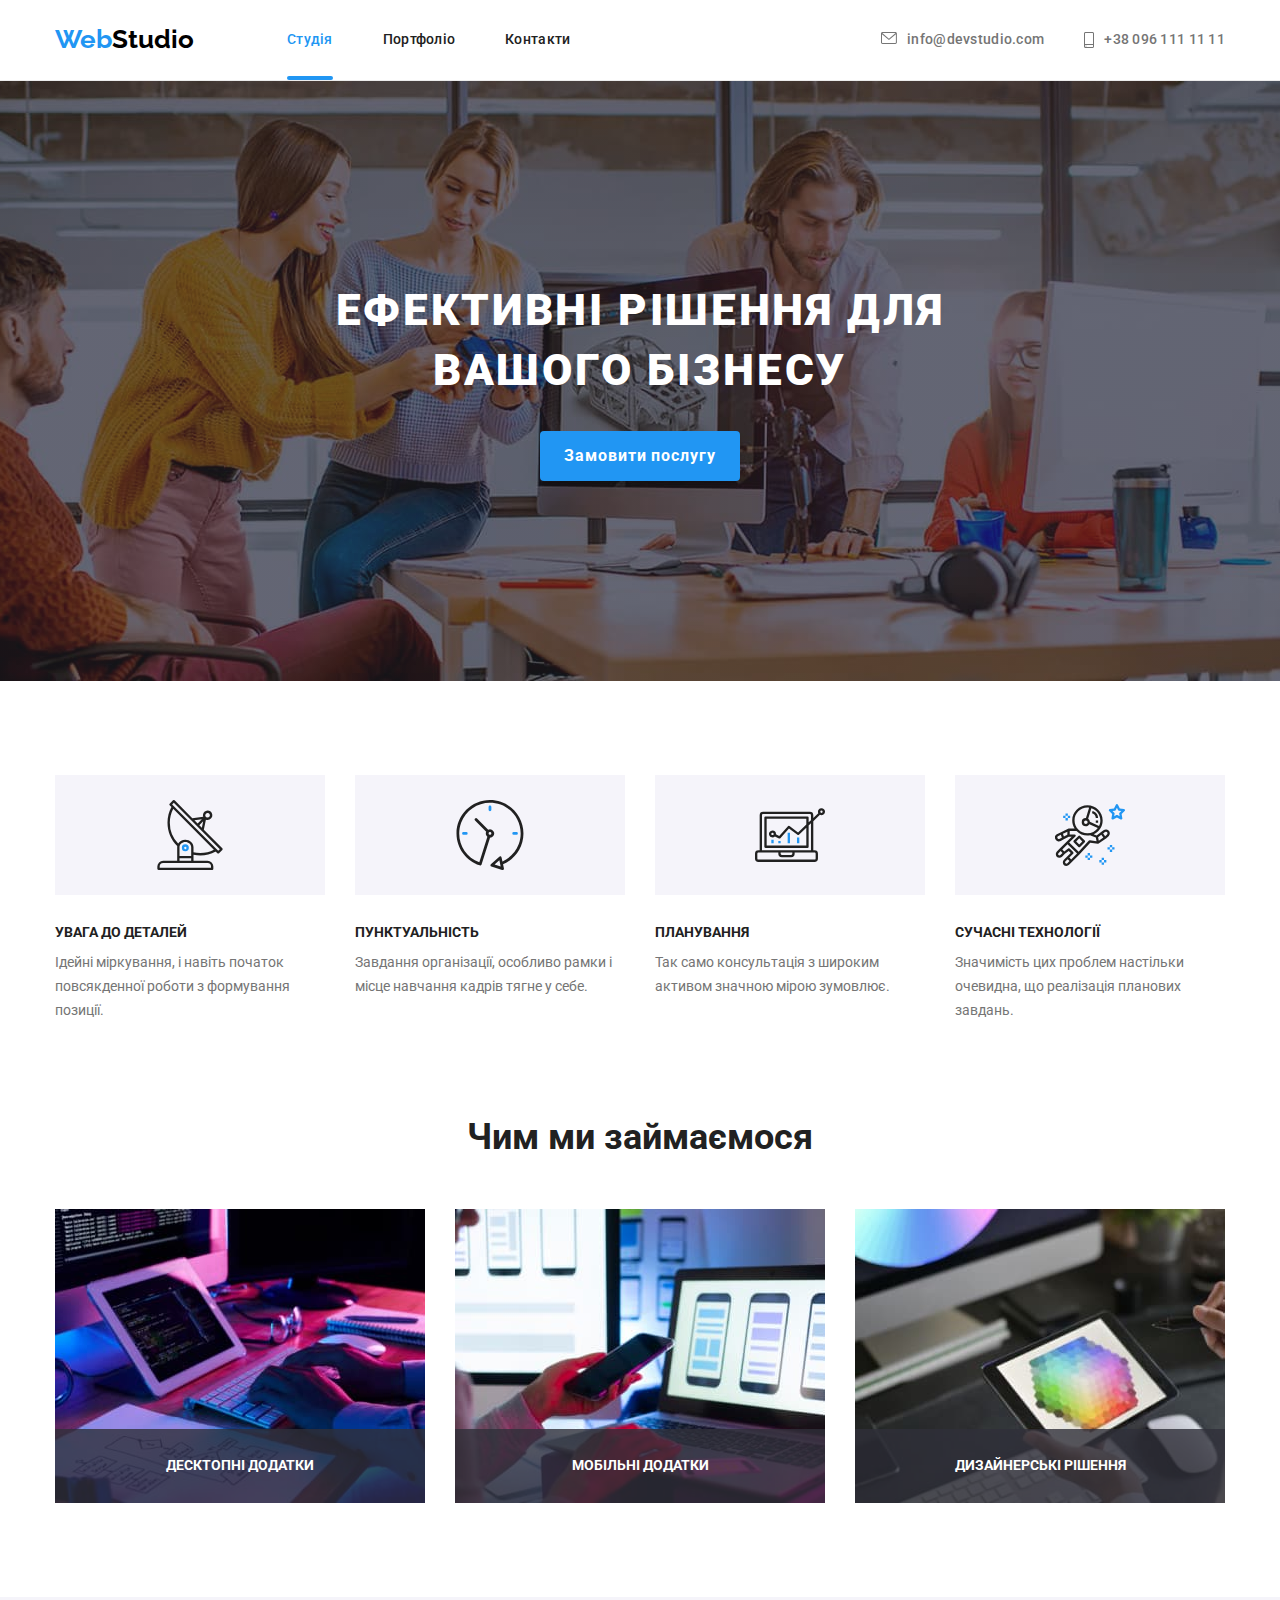
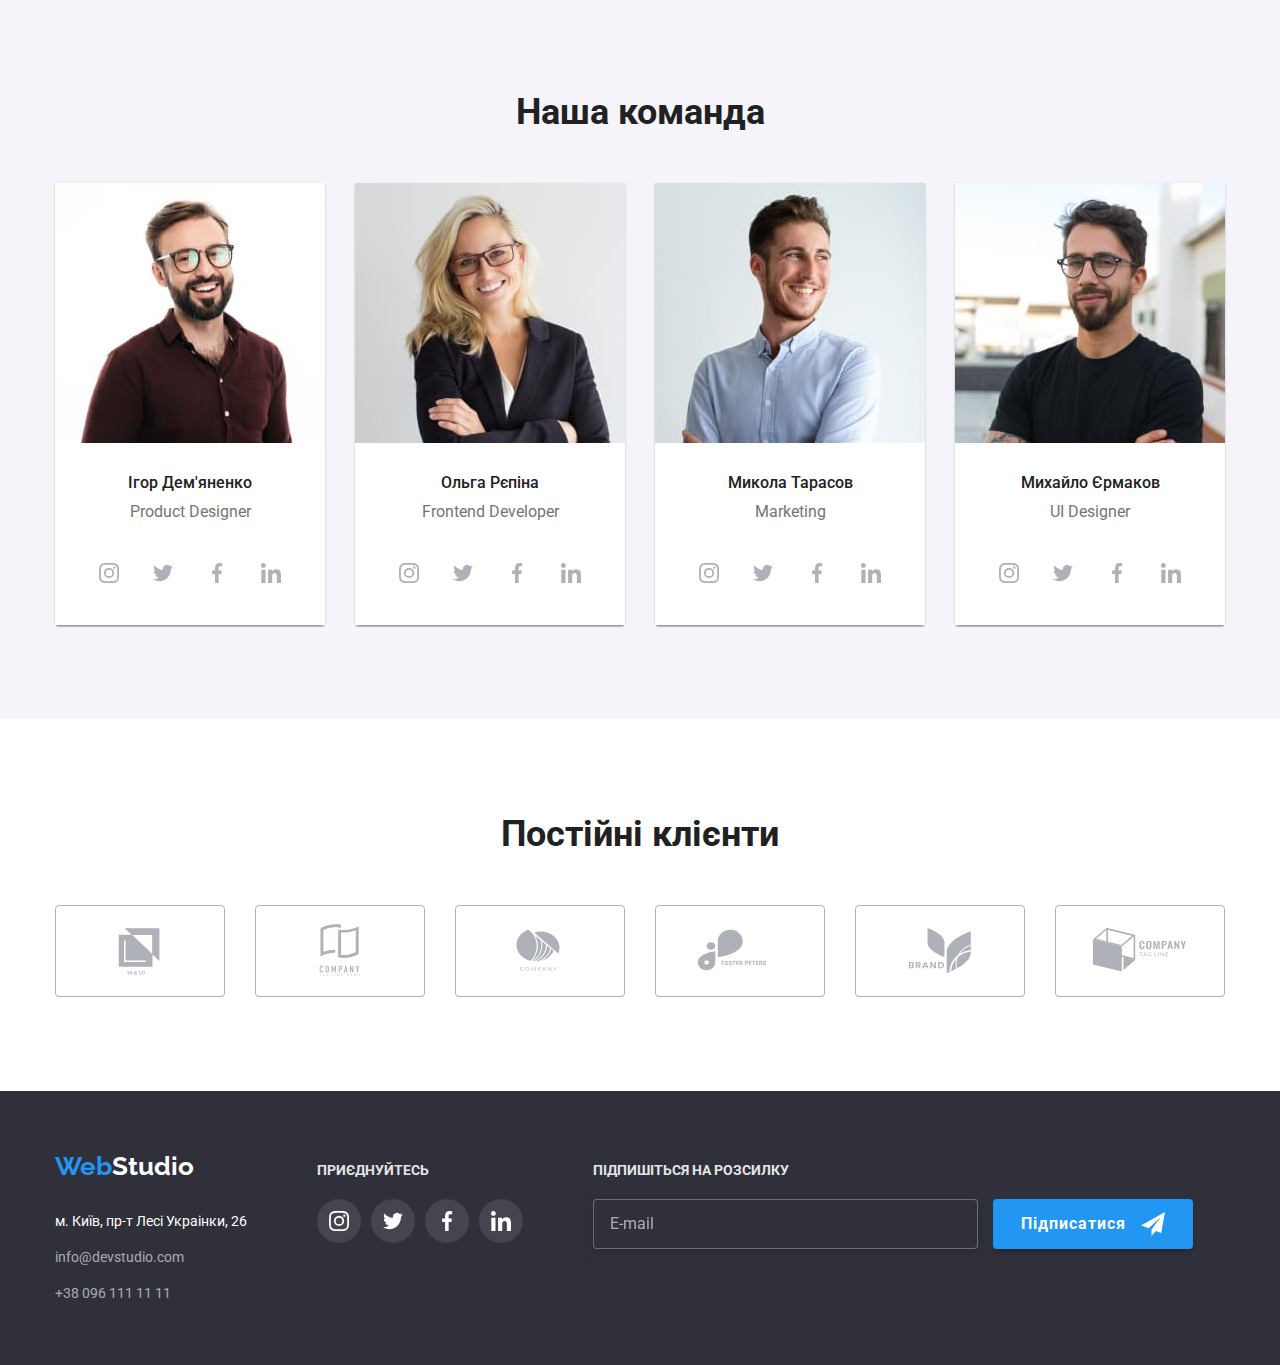
==== index.html @ 9635496c "HW-06" ====
<!DOCTYPE html>
<html lang="uk">
  <head>
    <meta charset="UTF-8" />
    <meta http-equiv="X-UA-Compatible" content="IE=edge" />
    <meta name="viewport" content="width=device-width, initial-scale=1.0" />
    <title>Document</title>
    <link
      href="https://fonts.googleapis.com/css2?family=Raleway:wght@700&family=Roboto:wght@400;500;700;900&display=swap"
      rel="stylesheet"
    />
    <link
      rel="stylesheet"
      href="https://cdnjs.cloudflare.com/ajax/libs/modern-normalize/1.1.0/modern-normalize.min.css"
    />
    <link rel="stylesheet" href="./css/styles.css" />
  </head>
  <body class="page">
    <!-- Шапка сайту -->
    <header class="page-header">
      <div class="container main-nav">
        <a class="logo" href="./index.html"
          >Web<span class="logo-accent">Studio</span></a
        >
        <nav class="section-nav">
          <ul class="site-nav">
            <li class="item">
              <a href="./index.html" class="link current">Студія</a>
            </li>
            <li class="item">
              <a href="./portfolio.html" class="link">Портфоліо</a>
            </li>
            <li class="item"><a href="" class="link">Контакти</a></li>
          </ul>
        </nav>
        <ul class="site-contact">
          <li class="item">
            <a
              href="mailto:info@devstudio.com"
              class="site-contact-link"
              lang="en"
            >
              <svg class="icon-envelope">
                <use href="./images/sprite.svg#icon-envelope"></use></svg>info@devstudio.com</a
            >
          </li>
          <li class="item">
            <a href="tel:+380961111111" class="site-contact-link">
              <svg class="icon-smartphone">
                <use href="./images/sprite.svg#icon-smartphone"></use></svg>+38 096 111 11 11</a
            >
          </li>
        </ul>
      </div>
    </header>
    <main>
      <!-- Розділ hero  -->
      <section class="page-hero">
        <div class="container">
          <h1 class="hero-title">
            Ефективні рішення для <br />
            вашого бізнесу
          </h1>
          <button type="button" class="button hero" data-modal-open>
            Замовити послугу
          </button>
        </div>
      </section>
      <!-- Особливості-->
      <section class="section">
        <div class="container">
          <h2 class="visually-hidden">Наші особливості</h2>
          <ul class="feature-list">
            <li class="item">
              <div class="icon-feature">
                <svg class="icon-feature-title">
                  <use href="./images/sprite.svg#icon-antenna"></use>
                </svg>
              </div>
              <h3 class="title">Увага до деталей</h3>
              <p>
                Ідейні міркування, і навіть початок повсякденної роботи з
                формування позиції.
              </p>
            </li>
            <li class="item">
              <div class="icon-feature">
                <svg class="icon-feature-title">
                  <use href="./images/sprite.svg#icon-clock"></use>
                </svg>
              </div>
              <h3 class="title">Пунктуальність</h3>
              <p>
                Завдання організації, особливо рамки і місце навчання кадрів
                тягне у себе.
              </p>
            </li>
            <li class="item">
              <div class="icon-feature">
                <svg class="icon-feature-title">
                  <use href="./images/sprite.svg#icon-diagram"></use>
                </svg>
              </div>
              <h3 class="title">Планування</h3>
              <p>
                Так само консультація з широким активом значною мірою зумовлює.
              </p>
            </li>
            <li class="item">
              <div class="icon-feature">
                <svg class="icon-feature-title">
                  <use href="./images/sprite.svg#icon-astronaut"></use>
                </svg>
              </div>
              <h3 class="title">Сучасні технології</h3>
              <p>
                Значимість цих проблем настільки очевидна, що реалізація
                планових завдань.
              </p>
            </li>
          </ul>
        </div>
      </section>
      <!-- Перелік послуг -->
      <section class="section-nopadding">
        <div class="container">
          <h2 class="section-title">Чим ми займаємося</h2>
          <ul class="work-list">
            <li class="item">
              <div class="sub-item">
                <img src="./images/img1.jpg" alt="програмування" width="370" />
                <p class="label">Десктопні додатки</p>
              </div>
            </li>
            <li class="item">
              <div class="sub-item">
                <img src="./images/img2.jpg" alt="розробка" width="370" />
                <p class="label">Мобільні додатки</p>
              </div>
            </li>
            <li class="item">
              <div class="sub-item">
                <img src="./images/img3.jpg" alt="дизайн" width="370" />
                <p class="label">Дизайнерські рішення</p>
              </div>
            </li>
          </ul>
        </div>
      </section>
      <!-- Команда -->
      <section class="section-team">
        <div class="container">
          <h2 class="main-team">Наша команда</h2>
          <ul class="team-list">
            <li class="item">
              <img src="./images/img4.jpg" alt="Ігор" width="270" />
              <div class="page-team-div">
                <h3 class="title">Ігор Дем'яненко</h3>
                <p lang="en" class="text">Product Designer</p>
                <!-- Іконки соціальних мереж -->
                <ul class="social">
                  <li class="social-list">
                    <a
                      class="link-social"
                      target="_blank"
                      rel="noopener noreferrer nofollow"
                      aria-label="instagram"
                      href="https://www.instagram.com"
                      ><svg class="social-list-icon">
                        <use
                          href="./images/sprite.svg#icon-instagram"
                        ></use></svg></a>
                  </li>
                  <li class="social-list">
                    <a
                      class="link-social"
                      target="_blank"
                      rel="noopener noreferrer nofollow"
                      aria-label="twitter"
                      href="https://twitter.com/"
                      ><svg class="social-list-icon">
                        <use href="./images/sprite.svg#icon-twitter"></use></svg></a>
                  </li>
                  <li class="social-list">
                    <a
                      class="link-social"
                      target="_blank"
                      rel="noopener noreferrer nofollow"
                      aria-label="facebook"
                      href="https://www.facebook.com/"
                      ><svg class="social-list-icon">
                        <use href="./images/sprite.svg#icon-facebook"></use>
                      </svg>
                    </a>
                  </li>
                  <li class="social-list">
                    <a
                      class="link-social"
                      target="_blank"
                      rel="noopener noreferrer nofollow"
                      aria-label="linkedin"
                      href="https://ua.linkedin.com"
                      ><svg class="social-list-icon">
                        <use href="./images/sprite.svg#icon-linkedin"></use>
                      </svg>
                    </a>
                  </li>
                </ul>
              </div>
            </li>
            <li class="item">
              <img src="./images/img5.jpg" alt="Ольга" width="270" />
              <div class="page-team-div">
                <h3 class="title">Ольга Рєпіна</h3>
                <p lang="en" class="text">Frontend Developer</p>
                <ul class="social">
                  <li class="social-list">
                    <a
                      class="link-social"
                      target="_blank"
                      rel="noopener noreferrer nofollow"
                      aria-label="instagram"
                      href="https://www.instagram.com"
                      ><svg class="social-list-icon">
                        <use href="./images/sprite.svg#icon-instagram"></use>
                      </svg>
                    </a>
                  </li>
                  <li class="social-list">
                    <a
                      class="link-social"
                      target="_blank"
                      rel="noopener noreferrer nofollow"
                      aria-label="twitter"
                      href="https://twitter.com/"
                      ><svg class="social-list-icon">
                        <use href="./images/sprite.svg#icon-twitter"></use>
                      </svg>
                    </a>
                  </li>
                  <li class="social-list">
                    <a
                      class="link-social"
                      target="_blank"
                      rel="noopener noreferrer nofollow"
                      aria-label="facebook"
                      href="https://www.facebook.com/"
                      ><svg class="social-list-icon">
                        <use href="./images/sprite.svg#icon-facebook"></use>
                      </svg>
                    </a>
                  </li>
                  <li class="social-list">
                    <a
                      class="link-social"
                      target="_blank"
                      rel="noopener noreferrer nofollow"
                      aria-label="linkedin"
                      href="https://ua.linkedin.com"
                      ><svg class="social-list-icon">
                        <use href="./images/sprite.svg#icon-linkedin"></use>
                      </svg>
                    </a>
                  </li>
                </ul>
              </div>
            </li>
            <li class="item">
              <img src="./images/img6.jpg" alt="Микола" width="270" />
              <div class="page-team-div">
                <h3 class="title">Микола Тарасов</h3>
                <p lang="en" class="text">Marketing</p>
                <ul class="social">
                  <li class="social-list">
                    <a
                      class="link-social"
                      target="_blank"
                      rel="noopener noreferrer nofollow"
                      aria-label="instagram"
                      href="https://www.instagram.com"
                      ><svg class="social-list-icon">
                        <use href="./images/sprite.svg#icon-instagram"></use>
                      </svg>
                    </a>
                  </li>
                  <li class="social-list">
                    <a
                      class="link-social"
                      target="_blank"
                      rel="noopener noreferrer nofollow"
                      aria-label="twitter"
                      href="https://twitter.com/"
                      ><svg class="social-list-icon">
                        <use href="./images/sprite.svg#icon-twitter"></use></svg></a>
                  </li>
                  <li class="social-list">
                    <a
                      class="link-social"
                      target="_blank"
                      rel="noopener noreferrer nofollow"
                      aria-label="facebook"
                      href="https://www.facebook.com/"
                      ><svg class="social-list-icon">
                        <use
                          href="./images/sprite.svg#icon-facebook"
                        ></use></svg></a>
                  </li>
                  <li class="social-list">
                    <a
                      class="link-social"
                      target="_blank"
                      rel="noopener noreferrer nofollow"
                      aria-label="linkedin"
                      href="https://ua.linkedin.com"
                      ><svg class="social-list-icon">
                        <use href="./images/sprite.svg#icon-linkedin"></use>
                      </svg>
                    </a>
                  </li>
                </ul>
              </div>
            </li>
            <li class="item">
              <img src="./images/img7.jpg" alt="Михайло" width="270" />
              <div class="page-team-div">
                <h3 class="title">Михайло Єрмаков</h3>
                <p lang="en" class="text">UI Designer</p>
                <ul class="social">
                  <li class="social-list">
                    <a
                      class="link-social"
                      target="_blank"
                      rel="noopener noreferrer nofollow"
                      aria-label="instagram"
                      href="https://www.instagram.com"
                      ><svg class="social-list-icon">
                        <use
                          href="./images/sprite.svg#icon-instagram"
                        ></use></svg></a>
                  </li>
                  <li class="social-list">
                    <a
                      class="link-social"
                      target="_blank"
                      rel="noopener noreferrer nofollow"
                      aria-label="twitter"
                      href="https://twitter.com/"
                    >
                      <svg class="social-list-icon">
                        <use href="./images/sprite.svg#icon-twitter"></use></svg></a>
                  </li>
                  <li class="social-list">
                    <a
                      class="link-social"
                      target="_blank"
                      rel="noopener noreferrer nofollow"
                      aria-label="facebook"
                      href="https://www.facebook.com/"
                      ><svg class="social-list-icon">
                        <use
                          href="./images/sprite.svg#icon-facebook"
                        ></use></svg></a>
                  </li>
                  <li class="social-list">
                    <a
                      class="link-social"
                      target="_blank"
                      rel="noopener noreferrer nofollow"
                      aria-label="linkedin"
                      href="https://ua.linkedin.com"
                      ><svg class="social-list-icon">
                        <use href="./images/sprite.svg#icon-linkedin"></use>
                      </svg>
                    </a>
                  </li>
                </ul>
              </div>
            </li>
          </ul>
        </div>
      </section>
      <!-- Наші клієнти -->
      <section class="section-client">
        <div class="container">
          <h2 class="client-title">Постійні клієнти</h2>
          <ul class="client-list">
            <li class="client-item">
              <a
                class="client-link"
                target="_blank"
                rel="noopener noreferrer nofollow"
                aria-label="client1"
                href="/"
                ><svg class="client-icon">
                  <use href="./images/sprite.svg#icon-Logo1"></use></svg></a>
            </li>
            <li class="client-item">
              <a
                class="client-link"
                target="_blank"
                rel="noopener noreferrer nofollow"
                aria-label="client2"
                href="/"
                ><svg class="client-icon">
                  <use href="./images/sprite.svg#icon-Logo2"></use></svg></a>
            </li>
            <li class="client-item">
              <a
                class="client-link"
                target="_blank"
                rel="noopener noreferrer nofollow"
                aria-label="client3"
                href="/"
                ><svg class="client-icon">
                  <use href="./images/sprite.svg#icon-Logo3"></use></svg></a>
            </li>
            <li class="client-item">
              <a
                class="client-link"
                target="_blank"
                rel="noopener noreferrer nofollow"
                aria-label="client4"
                href="/"
                ><svg class="client-icon">
                  <use href="./images/sprite.svg#icon-Logo4"></use></svg></a>
            </li>
            <li class="client-item">
              <a
                class="client-link"
                target="_blank"
                rel="noopener noreferrer nofollow"
                aria-label="client5"
                href="/"
                ><svg class="client-icon">
                  <use href="./images/sprite.svg#icon-Logo5"></use></svg></a>
            </li>
            <li class="client-item">
              <a
                class="client-link"
                target="_blank"
                rel="noopener noreferrer nofollow"
                aria-label="client5"
                href="/"
                ><svg class="client-icon">
                  <use href="./images/sprite.svg#icon-Logo6"></use></svg></a>
            </li>
          </ul>
        </div>
      </section>
    </main>
    <!-- Підвал -->
    <footer class="page-footer">
      <div class="container">
        <div class="container-footer">
          <div class="container-logo-adress">
            <a class="logo footer" href="/index.html"
              >Web<span class="logo-accent footer">Studio</span></a
            >
            <address class="site-address">
              <ul class="main-address">
                <li class="item">
                  <a
                    href="https://goo.gl/maps/CPtrU1FHBa2aNyZL9"
                    class="site-address link"
                    target="_blank"
                    rel="noopener noreferrer nofollow"
                    >м. Київ, пр-т Лесі Украінки, 26</a
                  >
                </li>
                <li class="item">
                  <a
                    href="mailto:info@devstudio.com"
                    class="site-address contact"
                    lang="en"
                    >info@devstudio.com</a
                  >
                </li>
                <li class="item">
                  <a href="tel:+380961111111" class="site-address contact"
                    >+38 096 111 11 11</a
                  >
                </li>
              </ul>
            </address>
          </div>
          <div class="block-icon-footer">
            <h2 class="social-footer-title">Приєднуйтесь</h2>
            <ul class="social-footer-list">
              <li class="social-footer-item">
                <a
                  class="social-footer-link"
                  target="_blank"
                  rel="noopener noreferrer nofollow"
                  aria-label="instagram"
                  href="https://www.instagram.com"
                  ><svg class="social-footer-icon">
                    <use href="./images/sprite.svg#icon-instagram"></use></svg></a>
              </li>
              <li class="social-footer-item">
                <a
                  class="social-footer-link"
                  target="_blank"
                  rel="noopener noreferrer nofollow"
                  aria-label="twitter"
                  href="https://twitter.com/"
                  ><svg class="social-list-icon">
                    <use href="./images/sprite.svg#icon-twitter"></use></svg></a>
              </li>
              <li class="social-footer-item">
                <a
                  class="social-footer-link"
                  target="_blank"
                  rel="noopener noreferrer nofollow"
                  aria-label="facebook"
                  href="https://www.facebook.com/"
                  ><svg class="social-list-icon">
                    <use href="./images/sprite.svg#icon-facebook"></use>
                  </svg>
                </a>
              </li>
              <li class="social-footer-item">
                <a
                  class="social-footer-link"
                  target="_blank"
                  rel="noopener noreferrer nofollow"
                  aria-label="linkedin"
                  href="https://ua.linkedin.com"
                  ><svg class="social-list-icon">
                    <use href="./images/sprite.svg#icon-linkedin"></use>
                  </svg>
                </a>
              </li>
            </ul>
          </div>
          <div class="form-footer">
            <h2 class="social-footer-title">Підпишіться на розсилку</h2>
            <form action="/">
              <input
                type="email"
                class="form-mail"
                name="mail"
                id="email"
                placeholder="E-mail"
              />
              <!-- <label for="name" class="form-label">Ім'я</label> -->
              <button class="button-send">
                Підписатися
                <span>
                  <svg class="icon-send">
                    <use href="./images/sprite.svg#icon-send"></use></svg></span>
              </button>
            </form>
          </div>
        </div>
      </div>
    </footer>
    <!-- Модальне вікно -->
    <div class="backdrop is-hidden" data-modal>
      <div class="modal">
        <span class="button-modal" data-modal-close>
          <svg class="close-icon">
            <use href="./images/sprite.svg#icon-close1"></use>
          </svg>
        </span>
        <!-- Форма -->
        <h2 class="main-form">Залиште свої дані, ми вам передзвонимо</h2>
        <form class="form-modal">
          <div class="form-feild">
            <input
              type="text"
              class="form-input"
              name="name"
              id="name"
              autofocus
            />
            <label for="name" class="form-label">Ім'я</label>
            <span class="form-icon">
              <svg class="icon">
                <use href="./images/sprite.svg#icon-person"></use></svg></span>
          </div>

          <div class="form-feild">
            <input type="tel" class="form-input" name="tel" id="tel" />
            <label for="tel" class="form-label">Телефон</label>
            <span class="form-icon">
              <svg class="icon">
                <use href="./images/sprite.svg#icon-phone"></use></svg></span>
          </div>

          <div class="form-feild">
            <input type="email" class="form-input" name="mail" id="mail" />
            <label for="mail" class="form-label">Пошта</label>
            <span class="form-icon">
              <svg class="icon">
                <use href="./images/sprite.svg#icon-email"></use></svg></span>
          </div>

          <div class="form-textarea">
            <label for="coment" class="form-label">Коментар</label>
            <textarea
              name="coment"
              class="form-coment"
              id="coment"
              placeholder="Введіть текст"
            ></textarea>
            <div class="form-checkbox">
              <label class="checkbox-label" for="terms">
                <input
                  class="checkbox"
                  type="checkbox"
                  name="checkbox"
                  id="terms"
                  value="terms"
                />
                <span class="checkbox-icon"></span>
                Погоджуюся з розсилкою та приймаю<a
                  href="/"
                  class="checkbox-link"
                  >Умови договору</a
                >
              </label>
            </div>
            <button type="submit" class="button-form">Відправити</button>
          </div>
        </form>
      </div>
    </div>
    <script src="./js/modal.js"></script>
  </body>
</html>
---- css/styles.css ----
:root {
  --primary-text-color: #757575;
  --title-text-color: #212121;
  --accent-color: #2196f3;
  --white-color: #ffffff;
  --black-color: #000000;
  --white-trangparent-color: rgba(255, 255, 255, 0.6);
  --primary-bg-color: #f5f5f5;
  --button-backgraund-color: #f5f4fa;
  --button-bg-hero-color: #188ce8;
  --footer-bg-color: #2f303a;
  --section-bg-color: #f5f4fa;
  --icons-color: #afb1b8;
}
.page {
  background-color: var(--white-color);
  color: var(--primary-text-color);

  font-family: Roboto, sans-serif;
  font-size: 14px;
  line-height: 1.7;
}
.container {
  margin-left: auto;
  margin-right: auto;
  padding-left: 15px;
  padding-right: 15px;
  width: 1200px;

  /* background-color: rgb(118, 199, 115); */
}
ul {
  list-style: none;
  margin-top: 0;
  margin-bottom: 0;
}

img {
  display: block;
}

/* header */
.page-header {
  border-bottom: 1px solid #ececec;
}

.logo {
  display: flex;

  color: var(--accent-color);

  font-family: raleway, sans-serif;
  font-weight: 700;
  font-size: 26px;
  line-height: 1.2;
  text-decoration: none;
}
.logo-accent {
  color: var(--black-color);
  text-decoration: none;
}

/* Site nav */

.page-header .main-nav {
  display: flex;
  align-items: center;
  /* justify-content:; */
}
.section-nav {
  margin-left: 93px;
}

.site-nav {
  display: flex;
  padding: 0;
  margin: 0;
  text-decoration: none;
}

.site-nav .item + .item {
  margin-left: 50px;
}

.site-nav .link {
  position: relative;
  display: flex;
  padding-top: 32px;
  padding-bottom: 32px;

  color: var(--title-text-color);

  font-weight: 500;
  font-size: 14px;
  line-height: 1.14;
  letter-spacing: 0.02em;
  text-decoration: none;

  transition: color 250ms cubic-bezier(0.4, 0, 0.2, 1);
}

.site-nav .link.current {
  color: var(--accent-color);
}
.current::after {
  position: absolute;
  bottom: 0;
  right: 0;
  content: "";
  width: 100%;
  height: 4px;
  background-color: var(--accent-color);
  border-radius: 2px;
}

.site-nav .link:hover,
.site-nav .link:focus {
  color: var(--accent-color);
}

/* site-contact */

.site-contact {
  display: flex;
  padding: 0;
  margin: 0;
  margin-left: auto;
  text-decoration: none;
}
.site-contact .item + .item {
  margin-left: 40px;
}
.site-contact-link {
  padding-top: 32px;
  padding-bottom: 32px;
  text-decoration: none;
  display: flex;
  color: var(--primary-text-color);

  font-weight: 500;
  font-size: 14px;
  line-height: 1.14;
  letter-spacing: 0.02em;

  transition: color 250ms cubic-bezier(0.4, 0, 0.2, 1);
}
.site-contact-link:hover,
.site-contact-link:focus {
  color: var(--accent-color);
  letter-spacing: 0.02em;
}
.icon-envelope {
  width: 16px;
  height: 12px;
  margin-right: 10px;
  fill: currentColor;
}
.icon-smartphone {
  width: 10px;
  height: 16px;
  margin-right: 10px;
  fill: currentColor;
}
/* Секція hero */

.page-hero {
  background-image: linear-gradient(
      to right,
      rgba(47, 48, 58, 0.4),
      rgba(47, 48, 58, 0.4)
    ),
    url(../images/Img20.jpg);

  background-repeat: no-repeat;
  background-size: cover;
  background-position: center;

  max-width: 1600px;
  margin: 0 auto;
  padding-top: 200px;
  padding-bottom: 200px;

  background-color: var(--footer-bg-color);
  text-align: center;
}

.hero-title {
  margin-top: 0;
  margin-bottom: 30px;

  color: var(--white-color);

  font-weight: 900;
  font-size: 44px;
  line-height: 1.36;
  letter-spacing: 0.06em;
  text-transform: uppercase;
}
.button.hero {
  display: inline-block;
  padding: 10px 24px;
  border-radius: 4px;
  min-width: 200px;
  border: none;

  background-color: var(--accent-color);
  color: var(--white-color);
  cursor: pointer;

  font-weight: 700;
  font-size: 16px;
  line-height: 1.9;
  letter-spacing: 0.06em;

  box-shadow: 0px 4px 4px rgba(0, 0, 0, 0.15);

  transition: background-color 250ms cubic-bezier(0.4, 0, 0.2, 1);
}
.button.hero:hover,
.button.hero:focus {
  background-color: var(--button-bg-hero-color);
  color: var(--white-color);
}

/* button section */

.button {
  padding: 6px 22px;
  border-radius: 4px;
  border: none;

  background-color: var(button-backgraund-color);
  color: var(--title-text-color);
  cursor: pointer;

  font-family: inherit;
  font-weight: 500;
  font-size: 16px;
  line-height: 1.6;

  transition: background-color 250ms cubic-bezier(0.4, 0, 0.2, 1),
    color 250ms cubic-bezier(0.4, 0, 0.2, 1),
    box-shadow 250ms cubic-bezier(0.4, 0, 0.2, 1);
}
.button:hover,
.button:focus {
  background-color: var(--accent-color);
  color: var(--white-color);
  box-shadow: 0px 3px 1px rgba(0, 0, 0, 0.1), 0px 1px 2px rgba(0, 0, 0, 0.08),
    0px 2px 2px rgba(0, 0, 0, 0.12);
  border-radius: 4px;
}
.main-booton {
  padding-left: 0;
  margin-bottom: 50px;
  display: flex;
  justify-content: center;
}
.main-booton .item + .item {
  margin-left: 8px;
}
/* Особливості */
.section {
  padding-top: 94px;
  padding-bottom: 94px;
}

.visually-hidden {
  position: absolute;
  white-space: nowrap;
  width: 1px;
  height: 1px;
  overflow: hidden;
  border: 0;
  padding: 0;
  clip: rect(0 0 0 0);
  clip-path: inset(50%);
  margin: -1px;
}

.feature-list .item {
  width: 270px;
}
.feature-list .item + .item {
  margin-left: 30px;
}
.feature-list .title {
  color: var(--title-text-color);

  margin-top: 0;
  margin-bottom: 10px;

  font-style: normal;
  font-weight: 700;
  font-size: 14px;
  line-height: 1.14;
  text-transform: uppercase;
}
.feature-list p {
  margin-top: 0;
  margin-bottom: 0;
}
.feature-list {
  margin-top: 0;
  margin-bottom: 0;
  padding-left: 0;
  padding-right: 0;
  display: flex;
}
.icon-feature {
  display: flex;
  height: 120px;
  width: 270px;
  margin-bottom: 30px;
  background-color: #f5f4fa;
  justify-content: center;
  align-items: center;
}
.icon-feature-title {
  width: 70px;
  height: 70px;
}
/* Перелік послуг */
.section-nopadding {
  padding-bottom: 94px;
}
.section-title {
  margin-top: 0px;
  margin-bottom: 50px;

  text-align: center;
  font-weight: 700;
  font-size: 36px;
  line-height: 1.17;

  color: var(--title-text-color);
}
.work-list {
  margin-top: 0;
  margin-bottom: 0;
  padding-left: 0;
  padding-right: 0;
  display: flex;
  justify-content: space-evenly;
}
.work-list .item + .item {
  margin-left: 30px;
}

.sub-item {
  position: relative;
  margin: 0;
  padding: 0;
}

.label {
  position: absolute;
  bottom: 0;
  left: 0;
  width: 100%;
  padding-top: 27px;
  padding-bottom: 27px;
  margin: 0;

  background-color: rgba(47, 48, 58, 0.8);

  font-weight: 700;
  font-size: 14px;
  line-height: 1.42;
  text-transform: uppercase;
  text-align: center;
  color: var(--white-color);
}
/* Наша команда */
.section-team {
  background: var(--section-bg-color);
  padding-bottom: 94px;
  padding-top: 94px;
  text-align: center;
}

.main-team {
  margin-top: 0;
  margin-bottom: 50px;

  color: var(--title-text-color);

  font-weight: 700;
  font-size: 36px;
  line-height: 1.17;
}

.team-list {
  margin-top: 0;
  margin-bottom: 0;
  display: flex;
  padding: 0;
  padding-left: 0;
}
.team-list .item {
  width: 270px;
  box-shadow: 0px 1px 3px rgba(0, 0, 0, 0.12), 0px 1px 1px rgba(0, 0, 0, 0.14),
    0px 2px 1px rgba(0, 0, 0, 0.2);
  border-radius: 0px 0px 4px 4px;
}
.team-list .item + .item {
  margin-left: 30px;
}

.team-list .title {
  margin-top: 0px;
  margin-bottom: 10px;

  color: var(--title-text-color);
  font-weight: 500;
  font-size: 16px;
  line-height: 1.19;
}
.team-list .text {
  font-size: 16px;
  line-height: 1.19;

  margin-top: 0;
  margin-bottom: 0;
}

.page-team-div {
  background: var(--white-color);
  text-align: center;

  padding-top: 30px;
  padding-bottom: 30px;
}
/* Соціальні мережі */
.social {
  display: flex;
  margin-top: 30px;
  padding: 0;
  justify-content: center;
}
.link-social {
  display: flex;
  cursor: pointer;
  width: 100%;
  height: 100%;
  border-radius: 50%;
  justify-content: center;
  align-items: center;
  color: var(--icons-color);

  transition: color 250ms cubic-bezier(0.4, 0, 0.2, 1),
    background-color 250ms cubic-bezier(0.4, 0, 0.2, 1);
}

.social-list {
  display: flex;
  height: 44px;
  width: 44px;
  background-color: var(--white-color);
  justify-content: center;
  align-items: center;
  border-radius: 50%;
  cursor: pointer;
  /* var(--white-color); */
}
.social-list + .social-list {
  display: flex;
  margin-left: 10px;
}

.social-list-icon {
  width: 20px;
  height: 20px;
  fill: currentColor;
}

.link-social:hover,
.link-social:focus {
  background: var(--accent-color);
  color: var(--white-color);
}
/* Наші роботи */
.product-list {
  padding-left: 0;
  display: flex;
  flex-wrap: wrap;
  margin-left: -30px;
  margin-bottom: -30px;
}
.product-list .item {
  width: 370px;
  margin-left: 30px;
  margin-bottom: 30px;
}
.product-link:hover,
.product-link:focus {
  box-shadow: 0px 1px 3px rgba(0, 0, 0, 0.12), 0px 1px 1px rgba(0, 0, 0, 0.14),
    0px 2px 1px rgba(0, 0, 0, 0.2);
  border-radius: 0px 0px 4px 4px;
}
.border-item {
  display: block;
  padding-top: 20px;
  padding-bottom: 20px;
  border: 1px solid #eeeeee;
  border-top: none;
  width: 370px;
}

.product-list .title {
  margin-bottom: 4px;
  margin-top: 0;
  color: var(--title-text-color);
  padding-left: 24px;
  font-weight: 700;
  font-size: 18px;
  line-height: 2;
}
.product-link {
  display: block;
  width: 100%;
  height: 100%;
  color: var(--primary-text-color);

  margin-top: 0;
  margin-bottom: 0;
  text-decoration: none;
  font-size: 16px;
  line-height: 1.9;
}

.product-link:hover,
.product-link:focus {
  /* border: 1px solid #eeeeee; */
  box-shadow: 0px 1px 1px rgba(0, 0, 0, 0.12), 0px 4px 4px rgba(0, 0, 0, 0.06),
    1px 4px 6px rgba(0, 0, 0, 0.16);
}
.product-list .text {
  color: var(--primary-text-color);

  margin-top: 0;
  margin-bottom: 0;
  padding-left: 24px;
  text-decoration: none;
  font-size: 16px;
  line-height: 1.9;
}

.product-sub-item {
  position: relative;
  margin: 0;
  padding: 0;
  overflow: hidden;
}
.product-overlay {
  position: absolute;
  left: 0;
  bottom: 0;
  width: 100%;
  height: 100%;

  transform: translateY(100%);
  transition: transform 250ms cubic-bezier(0.4, 0, 0.2, 1),
    background-color 250ms cubic-bezier(0.4, 0, 0.2, 1),
    color 250ms cubic-bezier(0.4, 0, 0.2, 1),
    box-shadow 250ms cubic-bezier(0.4, 0, 0.2, 1);

  margin: 0;
  background: rgba(33, 150, 243, 0.9);
}
.product-sub-label {
  position: absolute;
  width: 100%;
  height: 100%;
  margin: 0;
  left: 0;
  bottom: 0;
  padding: 63px 24px;
  color: var(--white-color);

  font-size: 18px;
  line-height: 1.55;
}

.item:hover .product-overlay {
  opacity: 1;
  transform: translateY(0);
}
/* Постійні клієнти */
.section-client {
  padding-top: 94px;
  padding-bottom: 94px;
  text-align: center;
}
.client-title {
  margin-top: 0;
  margin-bottom: 50px;

  color: var(--title-text-color);

  font-weight: 700;
  font-size: 36px;
  line-height: 1.17;
}

.client-list {
  display: flex;
  margin: 0;
  padding: 0;
}
.client-item {
  height: 92px;
  width: 170px;

  background-color: var(--white-color);
  border: 1px solid #afb1b8;
  border-radius: 4px;

  justify-content: center;
  align-items: center;
  cursor: pointer;

  transition: color 250ms cubic-bezier(0.4, 0, 0.2, 1);
}
.client-item:hover,
.client-item:focus {
  border-color: var(--accent-color);
}

.client-item + .client-item {
  display: flex;
  margin-left: 30px;
}

.client-link {
  display: flex;
  cursor: pointer;
  width: 100%;
  height: 100%;
  justify-content: center;
  align-items: center;
  color: var(--icons-color);

  transition: color 250ms cubic-bezier(0.4, 0, 0.2, 1),
    background-color 250ms cubic-bezier(0.4, 0, 0.2, 1);
}
.client-icon {
  width: 106px;
  height: 60px;
  fill: currentColor;
}
.client-link:hover,
.client-link:focus {
  color: var(--accent-color);
}
/* footer */
.container-footer {
  display: flex;
  align-items: baseline;
  gap: 70px;
}

.container-logo-adress {
  /* display: flex; */
  flex-direction: column;
}

.logo.footer {
  margin-bottom: 28px;
}
.logo-accent.footer {
  color: var(--white-color);
  text-decoration: none;
}

.site-address .link {
  color: var(--white-color);
  font-style: normal;
  text-decoration: none;

  transition: color 250ms cubic-bezier(0.4, 0, 0.2, 1);
}
/* .site-address {
  display: flex;
  display: flex;
} */

.site-address .item + .item {
  margin-top: 12px;
}
.main-address {
  padding-left: 0;
}

.site-address .contact {
  color: var(--white-trangparent-color);
  font-style: normal;
  text-decoration: none;

  transition: color 250ms cubic-bezier(0.4, 0, 0.2, 1);
}
.site-address:hover,
.site-address:focus {
  color: var(--accent-color);
}

.page-footer {
  background-color: var(--footer-bg-color);
  padding-top: 60px;
  padding-bottom: 60px;
}

.block-icon-footer {
  display: flex;
  width: 206px;
  flex-direction: column;
}

.social-footer-title {
  font-weight: 700;
  font-size: 14px;
  line-height: 1.14;
  text-transform: uppercase;
  margin-bottom: 20px;
  margin-top: 0;
  color: #e3e6e5;
}

.social-footer-list {
  display: flex;
  margin: 0;
  padding: 0;
}

.social-footer-item {
  display: flex;
  height: 44px;
  width: 44px;
  background-color: rgba(255, 255, 255, 0.1);
  justify-content: center;
  align-items: center;
  border-radius: 50%;
  cursor: pointer;
}

.social-footer-item + .social-footer-item {
  margin-left: 10px;
}

.social-footer-link {
  display: flex;
  cursor: pointer;
  width: 100%;
  height: 100%;
  border-radius: 50%;
  justify-content: center;
  align-items: center;
  color: var(--white-color);

  transition: background-color 250ms cubic-bezier(0.4, 0, 0.2, 1),
    color 250ms cubic-bezier(0.4, 0, 0.2, 1);
}
.social-footer-icon {
  width: 20px;
  height: 20px;
  fill: currentColor;
}

.social-footer-link:hover,
.social-footer-link:focus {
  background-color: var(--accent-color);
}

.form-mail {
  display: inline-block;
  width: 385px;
  height: 50px;
  padding: 15px 16px;
  color: var(--white-color);
  margin-right: 12px;

  border: 1px solid rgba(255, 255, 255, 0.3);
  filter: drop-shadow(0px 4px 4px rgba(0, 0, 0, 0.15));
  border-radius: 4px;
  background-color: var(--footer-bg-color);
}
.form-mail::placeholder {
  font-size: 16px;
  line-height: 1.25;
  color: rgba(255, 255, 255, 0.6);
}
.button-send {
  position: relative;
  display: inline-block;
  padding: 10px 28px;
  border-radius: 4px;
  min-width: 200px;
  border: none;
  margin: 0;
  text-align: start;

  background-color: var(--accent-color);
  color: var(--white-color);
  cursor: pointer;

  font-weight: 700;
  font-size: 16px;
  line-height: 1.9;
  letter-spacing: 0.06em;

  box-shadow: 0px 4px 4px rgba(0, 0, 0, 0.15);
  border-radius: 4px;

  /* transition: background-color 250ms cubic-bezier(0.4, 0, 0.2, 1); */
}
.icon-send {
  position: absolute;
  width: 24px;
  height: 24px;
  right: 28px;
  top: 13px;
  fill: currentColor;
}
/* Модальне вікно */
.backdrop {
  position: fixed;
  top: 0;
  left: 0;
  width: 100%;
  height: 100%;
  background: rgba(0, 0, 0, 0.2);

  opacity: 1;
  transition: opacity 250ms cubic-bezier(0.4, 0, 0.2, 1);
}

.backdrop.is-hidden {
  opacity: 0;
  pointer-events: none;
  /* visibility: hidden; */
}

.backdrop.is-hidden .modal {
  transform: translate(-50%, -50%) scale(1.2);
}
.modal {
  position: absolute;
  top: 50%;
  left: 50%;
  transform: translate(-50%, -50%) scale(1);
  transition: transform 250ms cubic-bezier(0.4, 0, 0.2, 1);
  min-width: 528px;
  min-height: 581px;
  text-align: center;
  background-color: var(--white-color);

  box-shadow: 0px 1px 3px rgba(0, 0, 0, 0.12), 0px 1px 1px rgba(0, 0, 0, 0.14),
    0px 2px 1px rgba(0, 0, 0, 0.2);
}
.button-modal {
  display: block;
  position: absolute;
  right: 0;
  margin: 8px 8px;
  top: 0;

  transition: background-color 250ms cubic-bezier(0.4, 0, 0.2, 1),
    color 250ms cubic-bezier(0.4, 0, 0.2, 1);
  width: 30px;
  height: 30px;
  border-radius: 50%;
  cursor: pointer;
  color: var(--black-color);
}
.close-icon {
  width: 30px;
  height: 30px;
  fill: currentColor;
}

.button-modal:hover {
  color: var(--accent-color);
}
/* Форма */
.form-modal {
  padding-left: 40px;
  padding-right: 40px;
}
.main-form {
  text-align: center;
  font-weight: 700;
  font-size: 20px;
  line-height: 1.15;
  color: var(--title-text-color);
  margin-bottom: 28px;
  margin-top: 40px;
}

.form-feild {
  position: relative;
  margin-bottom: 28px;
  margin-top: 0;
  color: var(--title-text-color);
}
/* .form-input:focus ~ .{
  background-color: #188ce8;
} */
.form-textarea {
  position: relative;
  margin-bottom: 20px;
  margin-top: 0;
}
.form-input {
  width: 448px;
  height: 40px;
  border: 1px solid rgba(33, 33, 33, 0.2);
  border-radius: 4px;
  padding-left: 42px;
  color: var(--title-text-color);

  transition: border-color 250ms cubic-bezier(0.4, 0, 0.2, 1);
}
.form-input:focus {
  border-color: var(--accent-color);
}
.form-input:focus ~ .form-icon {
  color: var(--accent-color);
}
input {
  outline: none;
}
.form-coment:focus {
  border-color: var(--title-text-color);
}

textarea {
  outline: none;
}
.form-icon {
  position: absolute;
  left: 15px;
  top: 10px;
  height: 14px;
}
.icon {
  width: 18px;
  height: 18px;
  fill: currentColor;
  transition: color 250ms cubic-bezier(0.4, 0, 0.2, 1);
}
.form-label {
  position: absolute;
  top: -18px;
  left: 0;
  font-size: 12px;
  line-height: 1.17;
  color: var(--primary-text-color);
}

.form-coment {
  width: 100%;
  height: 120px;
  resize: none;
  border: 1px solid rgba(33, 33, 33, 0.2);
  border-radius: 4px;
  padding: 12px 16px;
  margin-bottom: 20px;
  transition: border-color 250ms cubic-bezier(0.4, 0, 0.2, 1);
}
.form-coment::placeholder {
  color: rgba(117, 117, 117, 0.5);
  font-size: 12px;
  line-height: 1.67;
}
.form-checkbox {
  display: flex;
  margin-bottom: 30px;
}
.checkbox-link {
  display: block;
  margin-left: 7px;
  color: rgba(33, 150, 243, 1);
}
.checkbox {
  position: absolute;
  white-space: nowrap;
  width: 1px;
  height: 1px;
  overflow: hidden;
  border: 0;
  padding: 0;
  clip: rect(0 0 0 0);
  clip-path: inset(50%);
  margin: -1px;
}
.checkbox-label {
  display: flex;
  margin: 0 auto;
  align-items: center;
}

.checkbox-icon {
  display: inline-block;
  width: 16px;
  height: 15px;
  border: 2px solid rgba(33, 33, 33, 1);
  border-radius: 2px;
  margin-right: 7px;
  border-color: var(--title-text-color);
  transition: border-color 250ms cubic-bezier(0.4, 0, 0.2, 1),
    background-color 250ms cubic-bezier(0.4, 0, 0.2, 1),
    background-image 250ms cubic-bezier(0.4, 0, 0.2, 1);
}

.checkbox:checked + .checkbox-icon {
  border-color: var(--accent-color);
  background-color: var(--accent-color);
  background-image: url(../images/check1.svg);
  background-size: contain;
  background-origin: border-box;
}

.button-form {
  display: inline-block;
  padding: 10px 24px;
  border-radius: 4px;
  min-width: 200px;
  border: none;

  background-color: var(--accent-color);
  color: var(--white-color);
  cursor: pointer;

  font-weight: 700;
  font-size: 16px;
  line-height: 1.9;
  letter-spacing: 0.06em;

  box-shadow: 0px 4px 4px rgba(0, 0, 0, 0.15);

  transition: background-color 250ms cubic-bezier(0.4, 0, 0.2, 1);
}
.button-form:hover,
.button-form:focus {
  background-color: var(--button-bg-hero-color);
  color: var(--white-color);
}
/* text-decoration: none; Убираем подчёркивание */

/* Колір тексту #212121 */
/* Колір основного тексту #757575 */
/* Білий колір #FFFFFF  */
/* Акцент #2196F3 */
/* Чорний колір #000000 */
/* Білий прозорий rgba(255, 255, 255, 0.6) */
/* Колір фону #F5F5F5 */
/* Колір background кнопок #F5F4FA */
/* Другорядний колір фону  #F5F4FA */
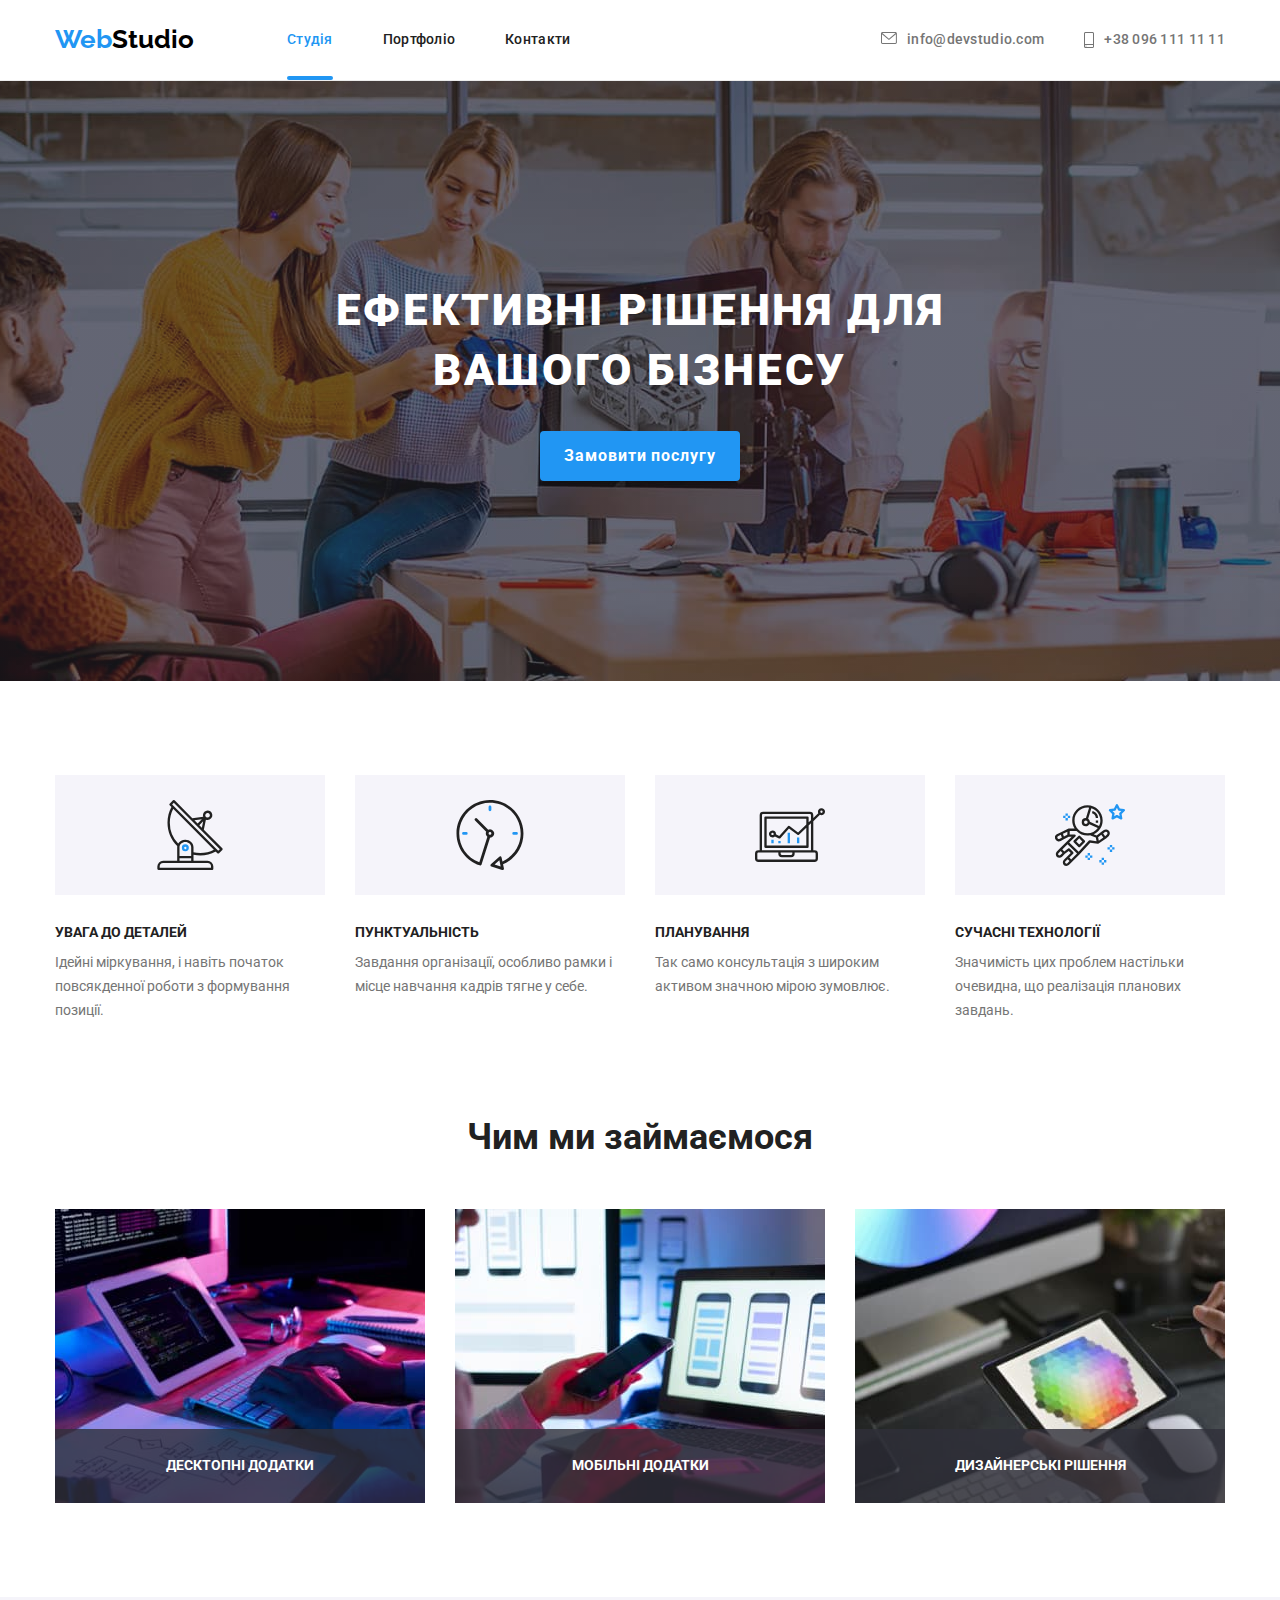
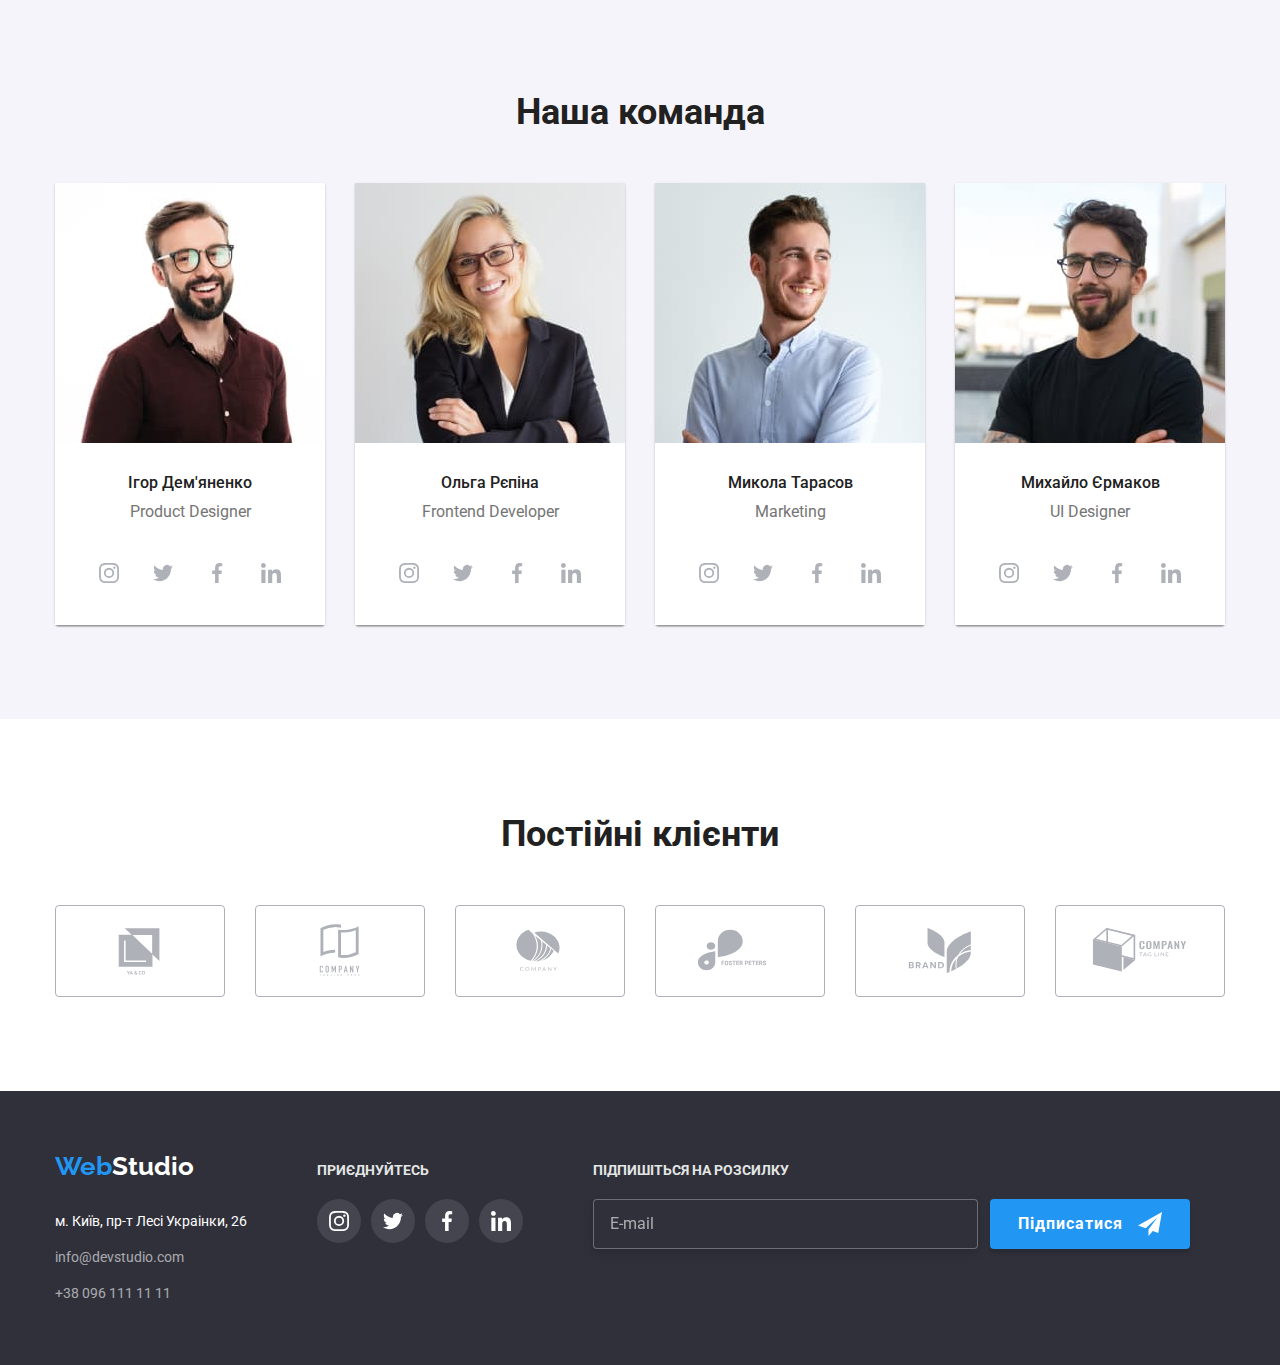
==== commit 8ce6c2f9: "HW-06" ====
--- a/index.html
+++ b/index.html
@@ -533,8 +533,8 @@
             </ul>
           </div>
           <div class="form-footer">
-            <h2 class="social-footer-title">Підпишіться на розсилку</h2>
-            <form action="/">
+            <p class="social-footer-title">Підпишіться на розсилку</p>
+            <form class="form-footer-mein">
               <input
                 type="email"
                 class="form-mail"
@@ -557,16 +557,16 @@
     <!-- Модальне вікно -->
     <div class="backdrop is-hidden" data-modal>
       <div class="modal">
-        <span class="button-modal" data-modal-close>
+        <button class="button-modal" data-modal-close>
           <svg class="close-icon">
             <use href="./images/sprite.svg#icon-close1"></use>
           </svg>
-        </span>
+        </button>
         <!-- Форма -->
-        <h2 class="main-form">Залиште свої дані, ми вам передзвонимо</h2>
+        <p class="main-form">Залиште свої дані, ми вам передзвонимо</p>
         <form class="form-modal">
           <div class="form-feild">
-            <input
+            <input 
               type="text"
               class="form-input"
               name="name"
@@ -574,7 +574,6 @@
               autofocus
             />
             <label for="name" class="form-label">Ім'я</label>
-            <span class="form-icon">
               <svg class="icon">
                 <use href="./images/sprite.svg#icon-person"></use></svg></span>
           </div>
@@ -582,7 +581,6 @@
           <div class="form-feild">
             <input type="tel" class="form-input" name="tel" id="tel" />
             <label for="tel" class="form-label">Телефон</label>
-            <span class="form-icon">
               <svg class="icon">
                 <use href="./images/sprite.svg#icon-phone"></use></svg></span>
           </div>
@@ -590,7 +588,6 @@
           <div class="form-feild">
             <input type="email" class="form-input" name="mail" id="mail" />
             <label for="mail" class="form-label">Пошта</label>
-            <span class="form-icon">
               <svg class="icon">
                 <use href="./images/sprite.svg#icon-email"></use></svg></span>
           </div>
--- a/css/styles.css
+++ b/css/styles.css
@@ -771,8 +771,12 @@
   background-color: var(--accent-color);
 }
 
+.form-footer-mein{
+  display: flex;
+}
+
 .form-mail {
-  display: inline-block;
+  display: block;
   width: 385px;
   height: 50px;
   padding: 15px 16px;
@@ -853,7 +857,7 @@
   min-height: 581px;
   text-align: center;
   background-color: var(--white-color);
-
+padding: 40px;
   box-shadow: 0px 1px 3px rgba(0, 0, 0, 0.12), 0px 1px 1px rgba(0, 0, 0, 0.14),
     0px 2px 1px rgba(0, 0, 0, 0.2);
 }
@@ -863,7 +867,8 @@
   right: 0;
   margin: 8px 8px;
   top: 0;
-
+  background-color: none;
+  border: none;
   transition: background-color 250ms cubic-bezier(0.4, 0, 0.2, 1),
     color 250ms cubic-bezier(0.4, 0, 0.2, 1);
   width: 30px;
@@ -873,6 +878,9 @@
   color: var(--black-color);
 }
 .close-icon {
+  position: absolute;
+  right: 0;
+  top: 0;
   width: 30px;
   height: 30px;
   fill: currentColor;
@@ -881,11 +889,7 @@
 .button-modal:hover {
   color: var(--accent-color);
 }
-/* Форма */
-.form-modal {
-  padding-left: 40px;
-  padding-right: 40px;
-}
+
 .main-form {
   text-align: center;
   font-weight: 700;
@@ -893,7 +897,7 @@
   line-height: 1.15;
   color: var(--title-text-color);
   margin-bottom: 28px;
-  margin-top: 40px;
+  margin-top: 0;
 }
 
 .form-feild {
@@ -902,12 +906,9 @@
   margin-top: 0;
   color: var(--title-text-color);
 }
-/* .form-input:focus ~ .{
-  background-color: #188ce8;
-} */
+
 .form-textarea {
   position: relative;
-  margin-bottom: 20px;
   margin-top: 0;
 }
 .form-input {
@@ -923,7 +924,7 @@
 .form-input:focus {
   border-color: var(--accent-color);
 }
-.form-input:focus ~ .form-icon {
+.form-input:focus ~ .icon {
   color: var(--accent-color);
 }
 input {
@@ -936,13 +937,12 @@
 textarea {
   outline: none;
 }
-.form-icon {
+
+.icon {
   position: absolute;
   left: 15px;
   top: 10px;
   height: 14px;
-}
-.icon {
   width: 18px;
   height: 18px;
   fill: currentColor;
